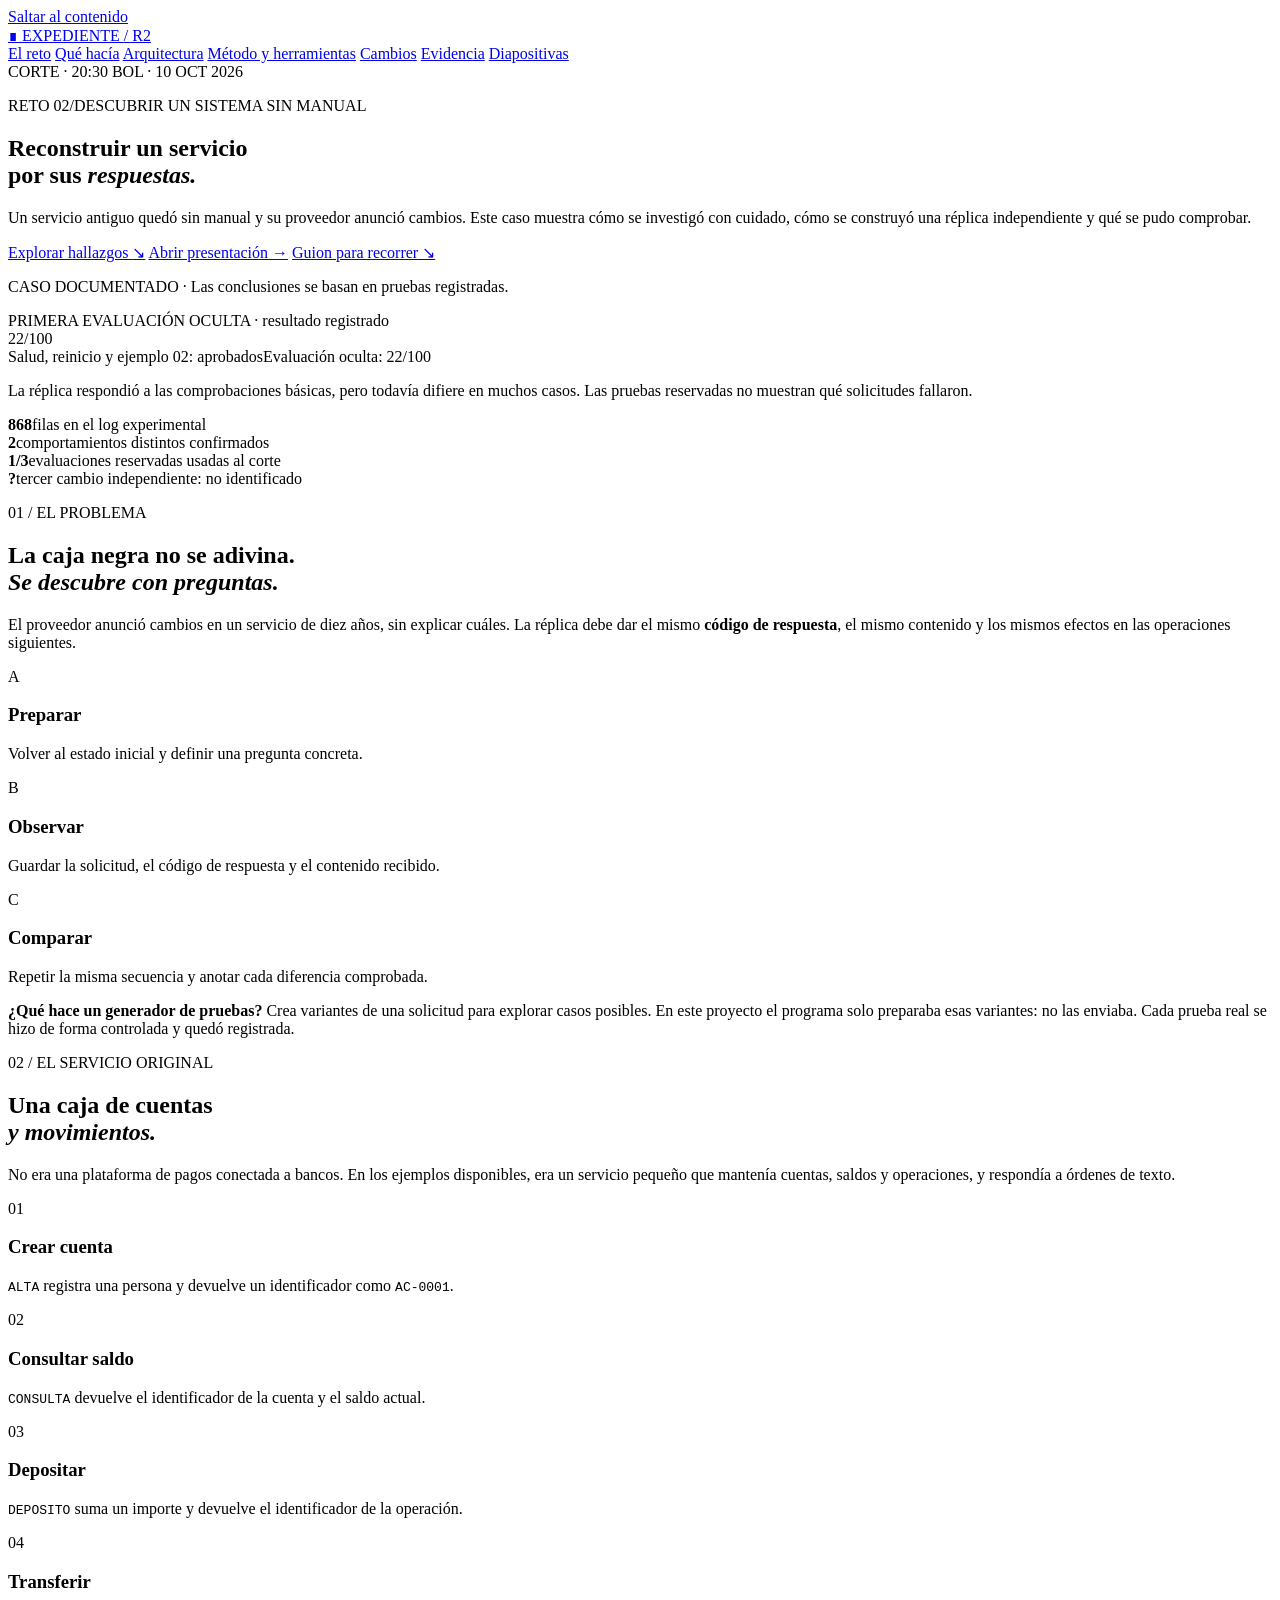
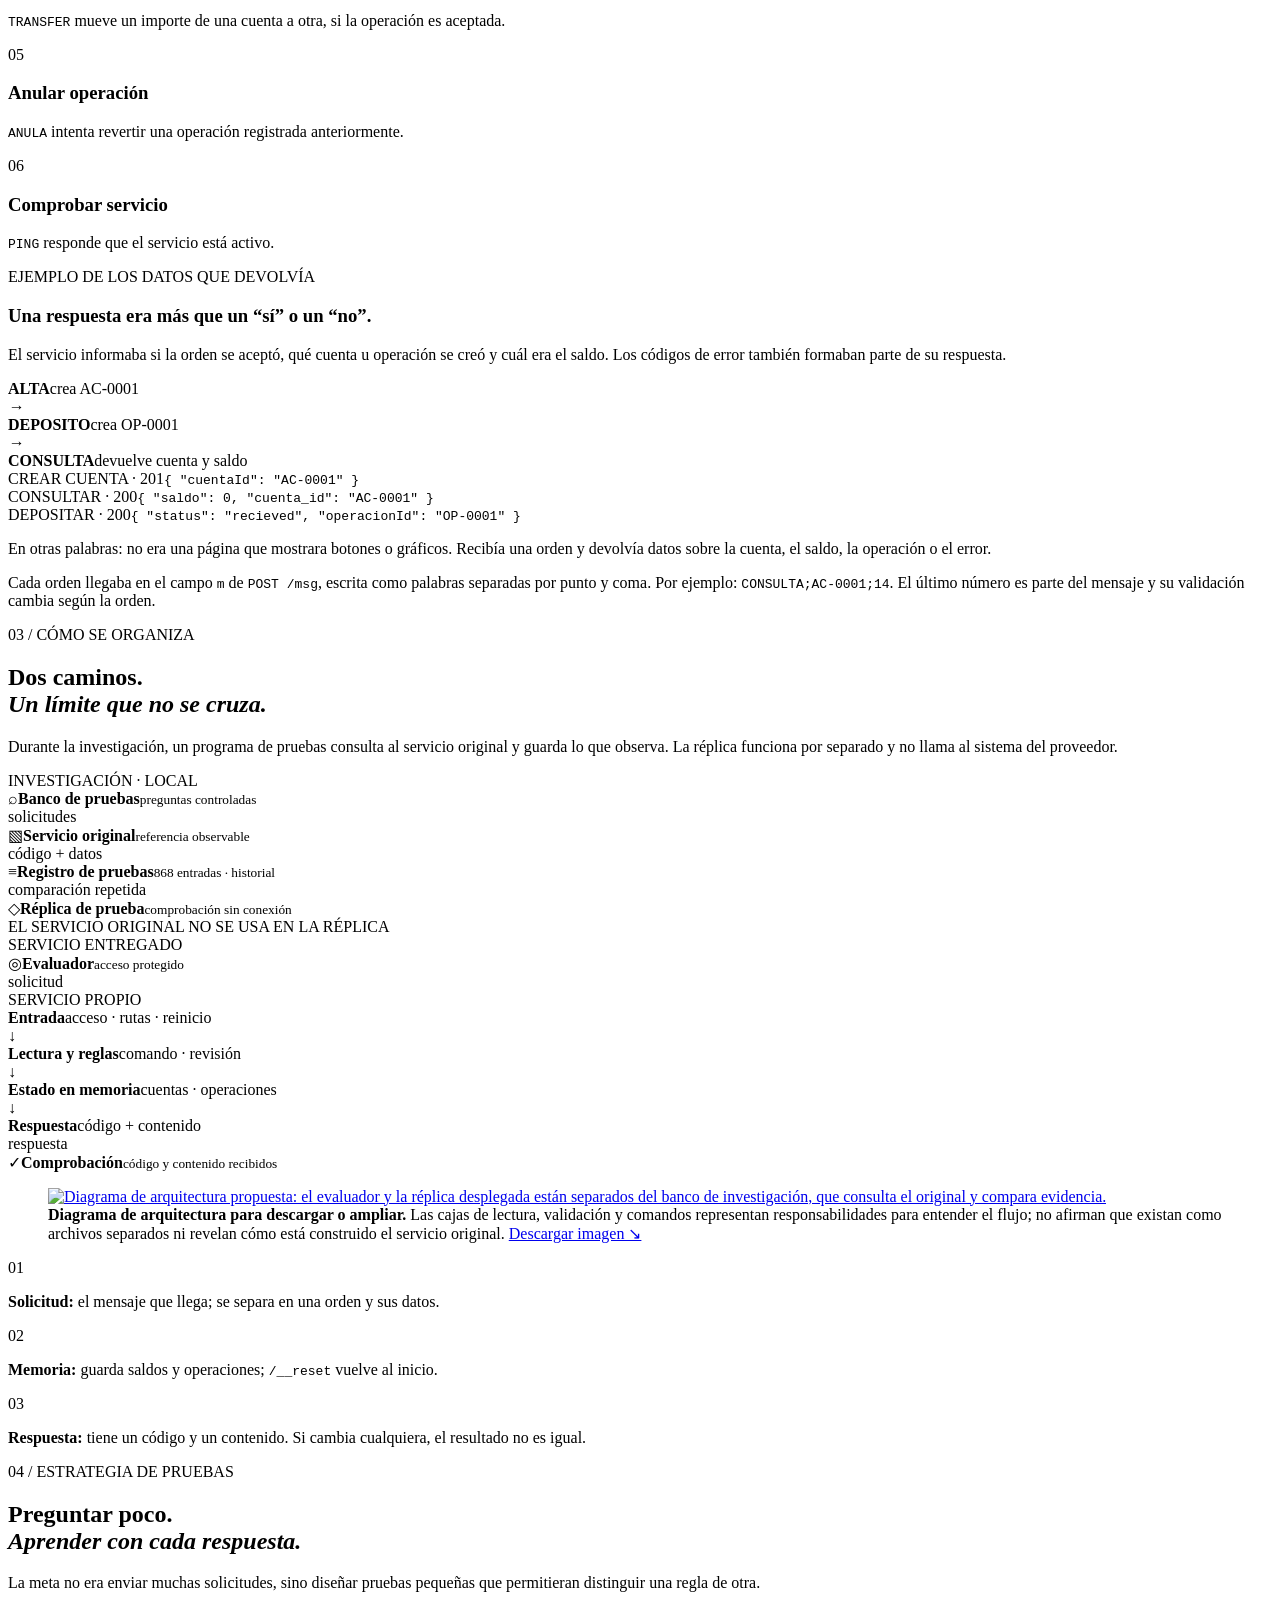
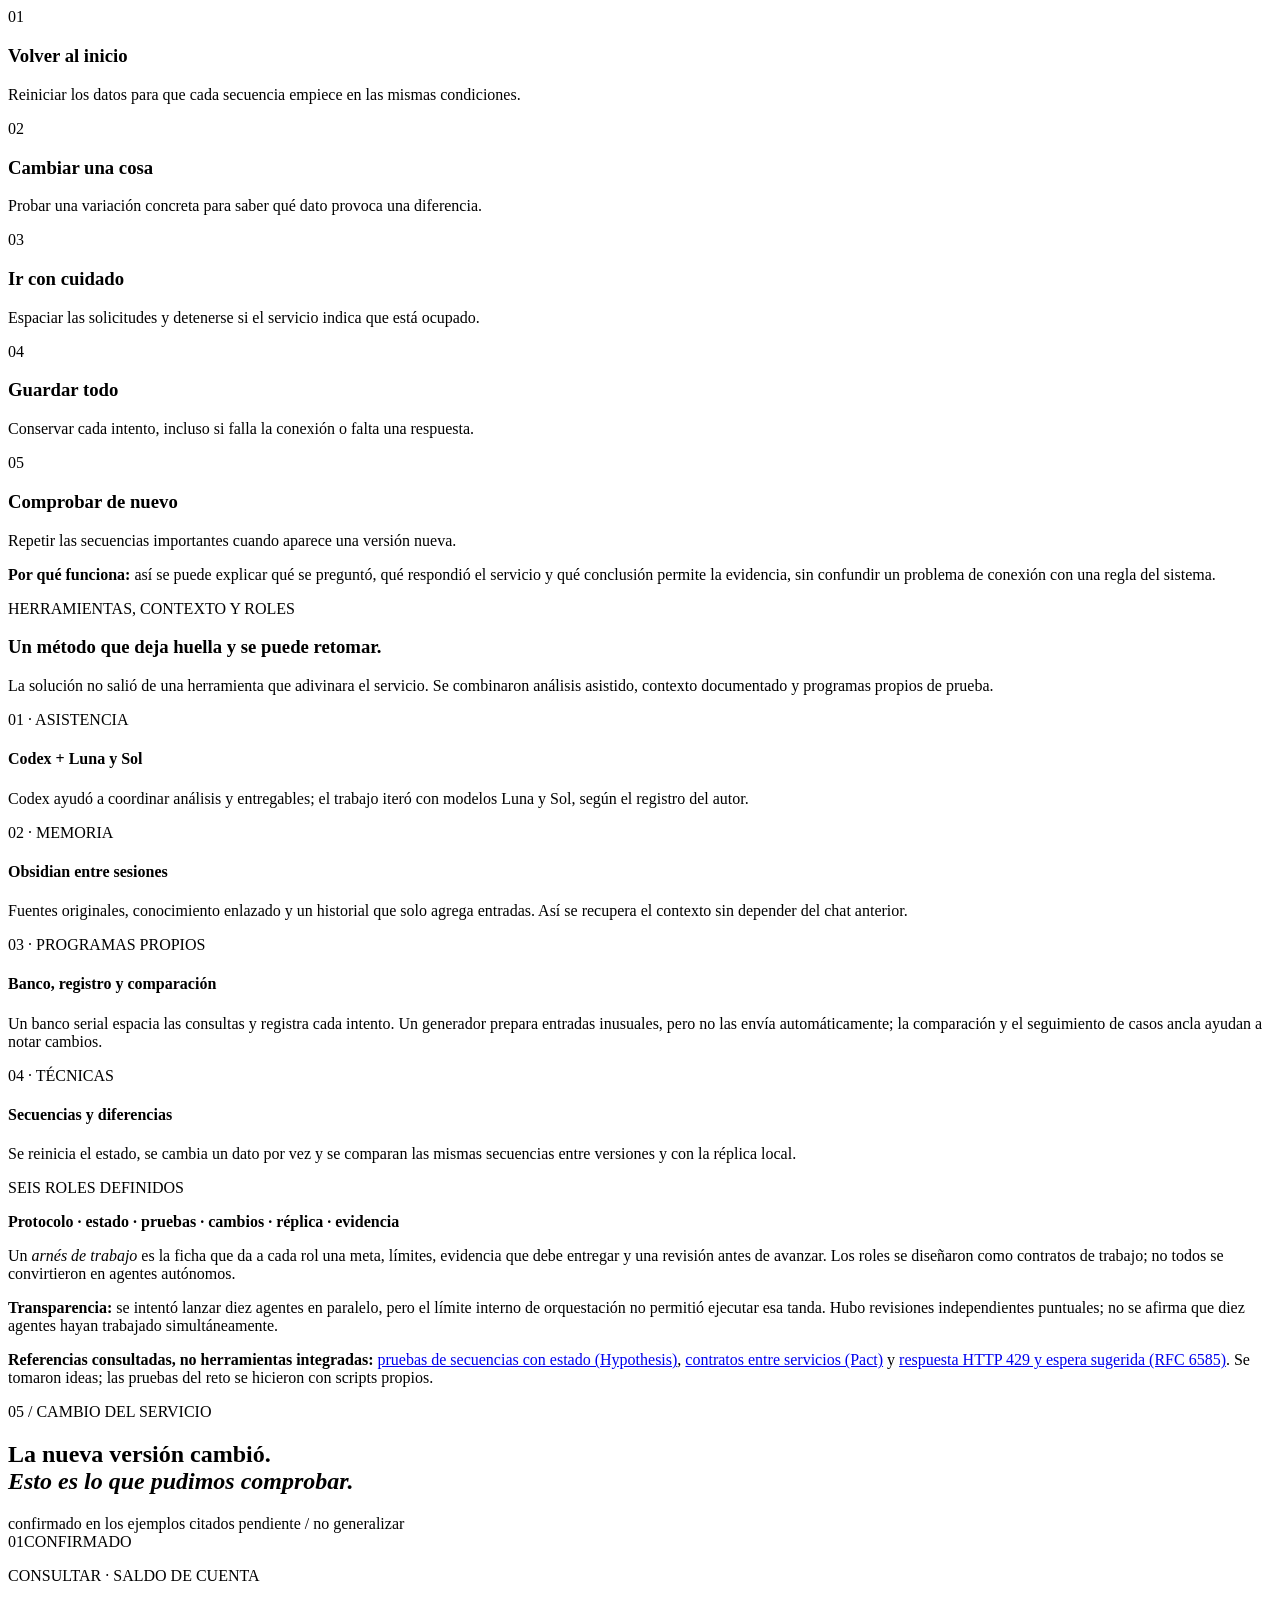
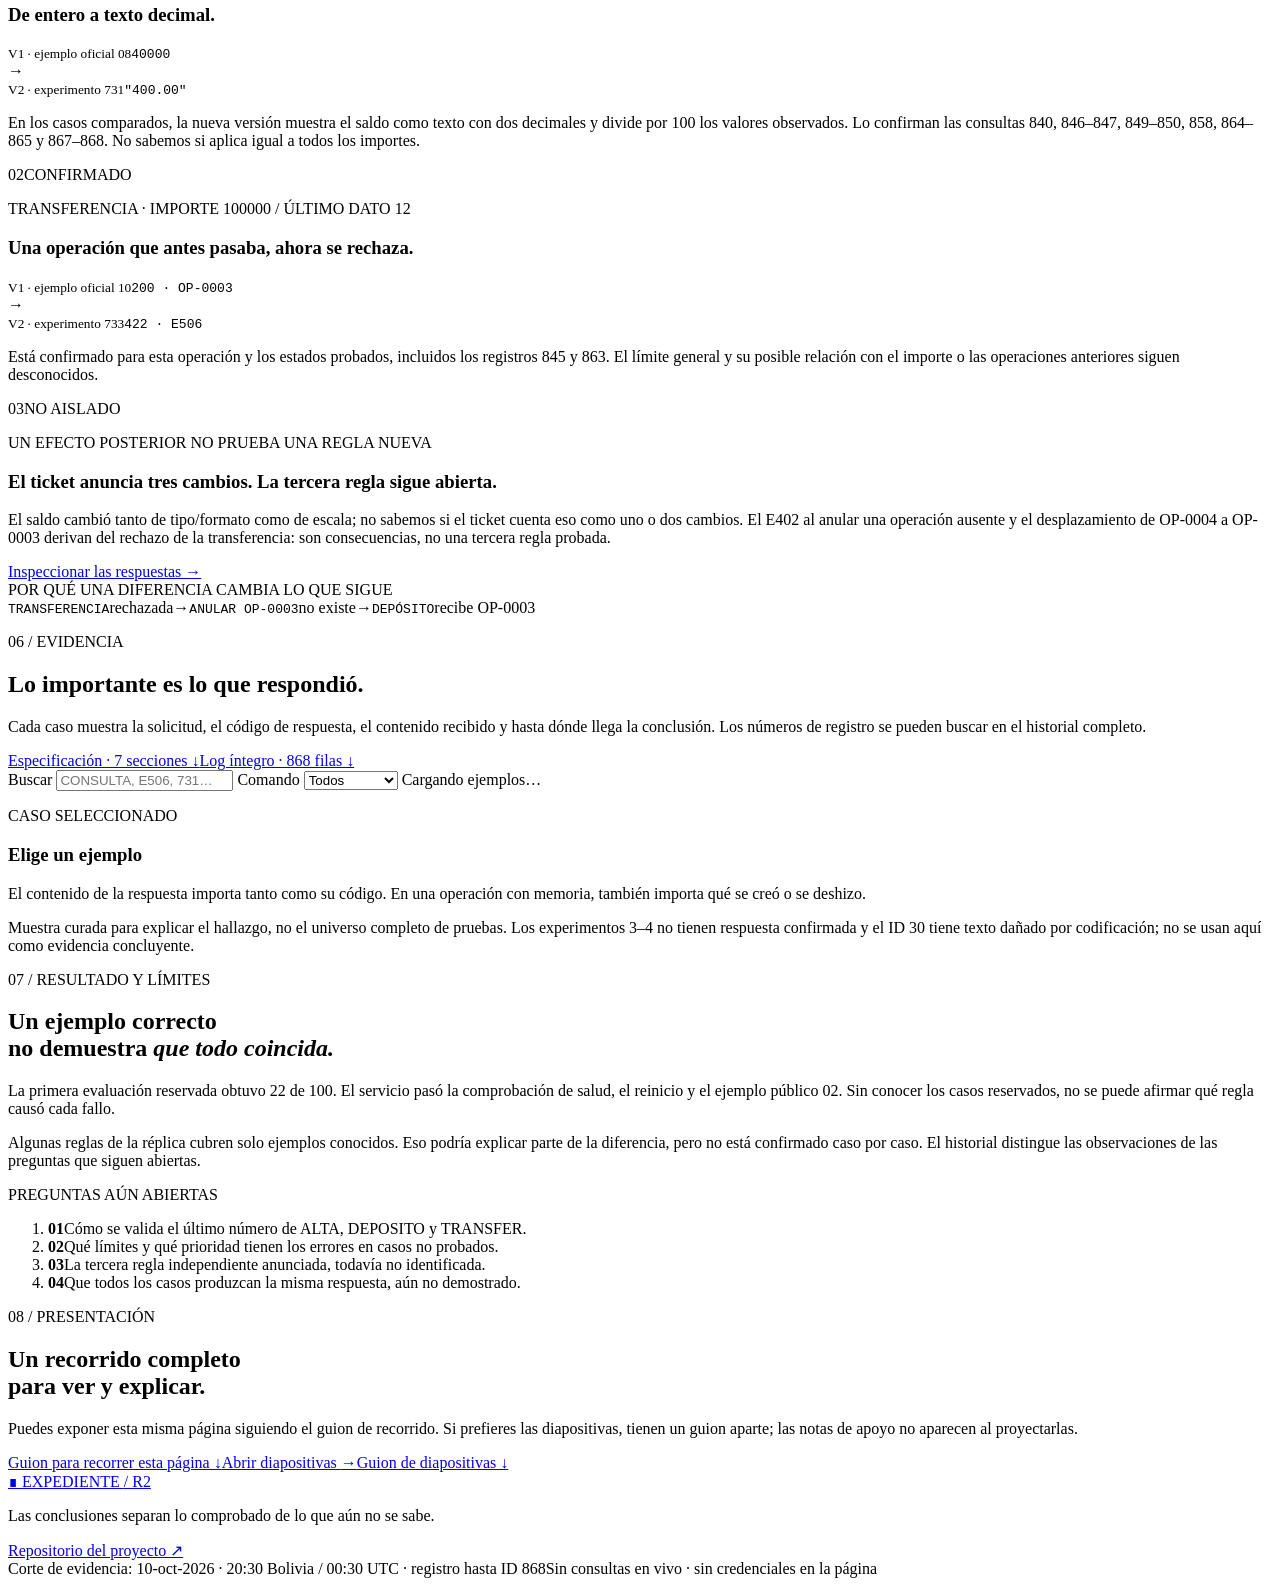
==== presentation/index.html @ 378af4c6 "docs: add presentation site for black box challenge" ====
<!doctype html>
<html lang="es">
<head>
  <meta charset="utf-8">
  <meta name="viewport" content="width=device-width, initial-scale=1">
  <meta name="theme-color" content="#101b24">
  <meta name="description" content="Qué hacía un servicio sin manual, cómo se reconstruyó, qué cambió en su nueva versión y qué sigue pendiente.">
  <title>La caja negra — caso de ingeniería inversa</title>
  <link rel="icon" href="data:,">
  <link rel="stylesheet" href="/styles.css">
  <link rel="stylesheet" href="/audience-theme.css">
  <script defer src="/app.js"></script>
</head>
<body>
  <a class="skip-link" href="#contenido">Saltar al contenido</a>
  <header class="topbar">
    <a class="wordmark" href="#inicio" aria-label="La caja negra, inicio"><span class="mark">∎</span> EXPEDIENTE <span class="wordmark-light">/ R2</span></a>
    <nav aria-label="Navegación principal">
      <a href="#historia">El reto</a>
      <a href="#servicio">Qué hacía</a>
      <a href="#arquitectura">Arquitectura</a>
      <a href="#metodo">Método y herramientas</a>
      <a href="#hallazgos">Cambios</a>
      <a href="#evidencia">Evidencia</a>
      <a href="/presentacion.html">Diapositivas</a>
    </nav>
    <span class="status-pill"><i aria-hidden="true"></i> CORTE · 20:30 BOL · 10 OCT 2026</span>
  </header>

  <main id="contenido">
    <section class="hero section-shell" id="inicio">
      <div class="hero-copy">
        <p class="eyebrow"><span>RETO 02</span><span class="slash">/</span><span>DESCUBRIR UN SISTEMA SIN MANUAL</span></p>
        <h1 aria-label="Reconstruir un servicio por sus respuestas.">Reconstruir un servicio<br>por sus <em>respuestas.</em></h1>
        <p class="hero-deck">Un servicio antiguo quedó sin manual y su proveedor anunció cambios. Este caso muestra cómo se investigó con cuidado, cómo se construyó una réplica independiente y qué se pudo comprobar.</p>
        <div class="hero-actions">
          <a class="button button-primary" href="#hallazgos">Explorar hallazgos <span aria-hidden="true">↘</span></a>
          <a class="button button-secondary" href="/presentacion.html">Abrir presentación <span aria-hidden="true">→</span></a>
          <a class="button button-secondary" href="/guion-video-2-minutos.md" download>Guion para recorrer ↘</a>
        </div>
        <p class="notice"><span class="notice-dot" aria-hidden="true"></span> CASO DOCUMENTADO · Las conclusiones se basan en pruebas registradas.</p>
      </div>
      <div class="hero-score" aria-label="Resultado de primera evaluación oculta: 22 sobre 100">
        <div class="score-label">PRIMERA EVALUACIÓN OCULTA <span>· resultado registrado</span></div>
        <div class="score-number">22<span>/100</span></div>
        <div class="score-track"><span></span></div>
        <div class="score-foot"><span>Salud, reinicio y ejemplo 02: aprobados</span><span>Evaluación oculta: 22/100</span></div>
        <p>La réplica respondió a las comprobaciones básicas, pero todavía difiere en muchos casos. Las pruebas reservadas no muestran qué solicitudes fallaron.</p>
      </div>
    </section>

    <section class="metrics-band" aria-label="Resumen del trabajo">
      <div class="metric"><strong>868</strong><span>filas en el log experimental</span></div>
      <div class="metric"><strong>2</strong><span>comportamientos distintos confirmados</span></div>
      <div class="metric"><strong>1/3</strong><span>evaluaciones reservadas usadas al corte</span></div>
      <div class="metric metric-note"><strong>?</strong><span>tercer cambio independiente: no identificado</span></div>
    </section>

    <section class="section-shell story-grid" id="historia">
      <div class="section-heading">
        <p class="eyebrow">01 / EL PROBLEMA</p>
        <h2>La caja negra no se adivina.<br><em>Se descubre con preguntas.</em></h2>
      </div>
      <div class="story-body">
        <p>El proveedor anunció cambios en un servicio de diez años, sin explicar cuáles. La réplica debe dar el mismo <strong>código de respuesta</strong>, el mismo contenido y los mismos efectos en las operaciones siguientes.</p>
        <div class="story-steps">
          <article><span class="step-no">A</span><h3>Preparar</h3><p>Volver al estado inicial y definir una pregunta concreta.</p></article>
          <article><span class="step-no">B</span><h3>Observar</h3><p>Guardar la solicitud, el código de respuesta y el contenido recibido.</p></article>
          <article><span class="step-no">C</span><h3>Comparar</h3><p>Repetir la misma secuencia y anotar cada diferencia comprobada.</p></article>
        </div>
        <p class="plain-note"><strong>¿Qué hace un generador de pruebas?</strong> Crea variantes de una solicitud para explorar casos posibles. En este proyecto el programa solo preparaba esas variantes: no las enviaba. Cada prueba real se hizo de forma controlada y quedó registrada.</p>
      </div>
    </section>

    <section class="service-section" id="servicio">
      <div class="section-shell">
        <div class="section-heading heading-row">
          <div><p class="eyebrow">02 / EL SERVICIO ORIGINAL</p><h2>Una caja de cuentas<br><em>y movimientos.</em></h2></div>
          <p class="section-aside">No era una plataforma de pagos conectada a bancos. En los ejemplos disponibles, era un servicio pequeño que mantenía cuentas, saldos y operaciones, y respondía a órdenes de texto.</p>
        </div>
        <div class="command-grid">
          <article><span>01</span><h3>Crear cuenta</h3><p><code>ALTA</code> registra una persona y devuelve un identificador como <code>AC-0001</code>.</p></article>
          <article><span>02</span><h3>Consultar saldo</h3><p><code>CONSULTA</code> devuelve el identificador de la cuenta y el saldo actual.</p></article>
          <article><span>03</span><h3>Depositar</h3><p><code>DEPOSITO</code> suma un importe y devuelve el identificador de la operación.</p></article>
          <article><span>04</span><h3>Transferir</h3><p><code>TRANSFER</code> mueve un importe de una cuenta a otra, si la operación es aceptada.</p></article>
          <article><span>05</span><h3>Anular operación</h3><p><code>ANULA</code> intenta revertir una operación registrada anteriormente.</p></article>
          <article><span>06</span><h3>Comprobar servicio</h3><p><code>PING</code> responde que el servicio está activo.</p></article>
        </div>
        <div class="service-example">
          <div><p class="eyebrow">EJEMPLO DE LOS DATOS QUE DEVOLVÍA</p><h3>Una respuesta era más que un “sí” o un “no”.</h3><p>El servicio informaba si la orden se aceptó, qué cuenta u operación se creó y cuál era el saldo. Los códigos de error también formaban parte de su respuesta.</p></div>
          <div class="example-flow" aria-label="Ejemplo de flujo de cuentas">
            <div><b>ALTA</b><span>crea AC-0001</span></div><i>→</i><div><b>DEPOSITO</b><span>crea OP-0001</span></div><i>→</i><div><b>CONSULTA</b><span>devuelve cuenta y saldo</span></div>
          </div>
        </div>
        <div class="response-examples" aria-label="Ejemplos de datos que devolvía el servicio">
          <article><span>CREAR CUENTA · 201</span><code>{ "cuentaId": "AC-0001" }</code></article>
          <article><span>CONSULTAR · 200</span><code>{ "saldo": 0, "cuenta_id": "AC-0001" }</code></article>
          <article><span>DEPOSITAR · 200</span><code>{ "status": "recieved", "operacionId": "OP-0001" }</code></article>
        </div>
        <p class="service-footnote">En otras palabras: no era una página que mostrara botones o gráficos. Recibía una orden y devolvía datos sobre la cuenta, el saldo, la operación o el error.</p>
        <p class="service-footnote">Cada orden llegaba en el campo <code>m</code> de <code>POST /msg</code>, escrita como palabras separadas por punto y coma. Por ejemplo: <code>CONSULTA;AC-0001;14</code>. El último número es parte del mensaje y su validación cambia según la orden.</p>
      </div>
    </section>

    <section class="architecture-section" id="arquitectura">
      <div class="section-shell">
        <div class="section-heading heading-row">
          <div><p class="eyebrow">03 / CÓMO SE ORGANIZA</p><h2>Dos caminos.<br><em>Un límite que no se cruza.</em></h2></div>
          <p class="section-aside">Durante la investigación, un programa de pruebas consulta al servicio original y guarda lo que observa. La réplica funciona por separado y no llama al sistema del proveedor.</p>
        </div>
        <div class="diagram-frame" role="img" aria-label="Diagrama: el banco local pregunta al servicio original y registra sus respuestas; después compara con una réplica local. Por separado, el evaluador usa el servicio desplegado, que tiene sus propios datos y nunca llama al original.">
          <div class="diagram-lane lane-research"><span class="lane-label">INVESTIGACIÓN · LOCAL</span>
            <div class="node node-user"><span class="node-icon">⌕</span><b>Banco de pruebas</b><small>preguntas controladas</small></div>
            <div class="arrow arrow-right"><span>solicitudes</span></div>
            <div class="node node-original"><span class="node-icon">▧</span><b>Servicio original</b><small>referencia observable</small></div>
            <div class="arrow arrow-return"><span>código + datos</span></div>
          <div class="node node-log"><span class="node-icon">≡</span><b>Registro de pruebas</b><small>868 entradas · historial</small></div>
            <div class="arrow arrow-replica"><span>comparación repetida</span></div>
            <div class="node node-local"><span class="node-icon">◇</span><b>Réplica de prueba</b><small>comprobación sin conexión</small></div>
          </div>
          <div class="diagram-divider"><span>EL SERVICIO ORIGINAL NO SE USA EN LA RÉPLICA</span></div>
          <div class="diagram-lane lane-runtime"><span class="lane-label">SERVICIO ENTREGADO</span>
            <div class="node node-evaluator"><span class="node-icon">◎</span><b>Evaluador</b><small>acceso protegido</small></div>
            <div class="arrow arrow-runtime"><span>solicitud</span></div>
            <div class="runtime-box"><span class="runtime-label">SERVICIO PROPIO</span>
              <div class="runtime-inner">
                <div class="runtime-flow"><b>Entrada</b><span>acceso · rutas · reinicio</span></div>
                <span class="runtime-down">↓</span>
                <div class="runtime-flow"><b>Lectura y reglas</b><span>comando · revisión</span></div>
                <span class="runtime-down">↓</span>
                <div class="runtime-flow"><b>Estado en memoria</b><span>cuentas · operaciones</span></div>
                <span class="runtime-down">↓</span>
                <div class="runtime-flow"><b>Respuesta</b><span>código + contenido</span></div>
              </div>
            </div>
            <div class="arrow arrow-out"><span>respuesta</span></div>
            <div class="node node-evaluator"><span class="node-icon">✓</span><b>Comprobación</b><small>código y contenido recibidos</small></div>
          </div>
        </div>
        <figure class="architecture-export">
          <a href="/arquitectura-reto-2.png" target="_blank" rel="noopener noreferrer" aria-label="Abrir el diagrama de arquitectura en tamaño completo">
            <img src="/arquitectura-reto-2.png" alt="Diagrama de arquitectura propuesta: el evaluador y la réplica desplegada están separados del banco de investigación, que consulta el original y compara evidencia." loading="eager" width="1600" height="960">
          </a>
          <figcaption><strong>Diagrama de arquitectura para descargar o ampliar.</strong> Las cajas de lectura, validación y comandos representan responsabilidades para entender el flujo; no afirman que existan como archivos separados ni revelan cómo está construido el servicio original. <a href="/arquitectura-reto-2.png" download>Descargar imagen ↘</a></figcaption>
        </figure>
        <div class="diagram-explainer">
          <article><span>01</span><p><strong>Solicitud:</strong> el mensaje que llega; se separa en una orden y sus datos.</p></article>
          <article><span>02</span><p><strong>Memoria:</strong> guarda saldos y operaciones; <code>/__reset</code> vuelve al inicio.</p></article>
          <article><span>03</span><p><strong>Respuesta:</strong> tiene un código y un contenido. Si cambia cualquiera, el resultado no es igual.</p></article>
        </div>
      </div>
    </section>

    <section class="strategy-section" id="metodo">
      <div class="section-shell">
        <div class="section-heading heading-row">
          <div><p class="eyebrow">04 / ESTRATEGIA DE PRUEBAS</p><h2>Preguntar poco.<br><em>Aprender con cada respuesta.</em></h2></div>
          <p class="section-aside">La meta no era enviar muchas solicitudes, sino diseñar pruebas pequeñas que permitieran distinguir una regla de otra.</p>
        </div>
        <div class="strategy-flow" aria-label="Pasos de la estrategia de pruebas">
          <article><span>01</span><h3>Volver al inicio</h3><p>Reiniciar los datos para que cada secuencia empiece en las mismas condiciones.</p></article>
          <article><span>02</span><h3>Cambiar una cosa</h3><p>Probar una variación concreta para saber qué dato provoca una diferencia.</p></article>
          <article><span>03</span><h3>Ir con cuidado</h3><p>Espaciar las solicitudes y detenerse si el servicio indica que está ocupado.</p></article>
          <article><span>04</span><h3>Guardar todo</h3><p>Conservar cada intento, incluso si falla la conexión o falta una respuesta.</p></article>
          <article><span>05</span><h3>Comprobar de nuevo</h3><p>Repetir las secuencias importantes cuando aparece una versión nueva.</p></article>
        </div>
        <p class="strategy-note"><strong>Por qué funciona:</strong> así se puede explicar qué se preguntó, qué respondió el servicio y qué conclusión permite la evidencia, sin confundir un problema de conexión con una regla del sistema.</p>
        <div class="work-method" aria-labelledby="work-method-title">
          <div class="work-method-heading">
            <p class="eyebrow">HERRAMIENTAS, CONTEXTO Y ROLES</p>
            <h3 id="work-method-title">Un método que deja huella y se puede retomar.</h3>
            <p>La solución no salió de una herramienta que adivinara el servicio. Se combinaron análisis asistido, contexto documentado y programas propios de prueba.</p>
          </div>
          <div class="work-grid">
            <article class="work-card"><span>01 · ASISTENCIA</span><h4>Codex + Luna y Sol</h4><p>Codex ayudó a coordinar análisis y entregables; el trabajo iteró con modelos Luna y Sol, según el registro del autor.</p></article>
            <article class="work-card"><span>02 · MEMORIA</span><h4>Obsidian entre sesiones</h4><p>Fuentes originales, conocimiento enlazado y un historial que solo agrega entradas. Así se recupera el contexto sin depender del chat anterior.</p></article>
            <article class="work-card"><span>03 · PROGRAMAS PROPIOS</span><h4>Banco, registro y comparación</h4><p>Un banco serial espacia las consultas y registra cada intento. Un generador prepara entradas inusuales, pero no las envía automáticamente; la comparación y el seguimiento de casos ancla ayudan a notar cambios.</p></article>
            <article class="work-card"><span>04 · TÉCNICAS</span><h4>Secuencias y diferencias</h4><p>Se reinicia el estado, se cambia un dato por vez y se comparan las mismas secuencias entre versiones y con la réplica local.</p></article>
          </div>
          <div class="harness-card">
            <div><p class="eyebrow">SEIS ROLES DEFINIDOS</p><p><strong>Protocolo · estado · pruebas · cambios · réplica · evidencia</strong></p></div>
            <p>Un <em>arnés de trabajo</em> es la ficha que da a cada rol una meta, límites, evidencia que debe entregar y una revisión antes de avanzar. Los roles se diseñaron como contratos de trabajo; no todos se convirtieron en agentes autónomos.</p>
          </div>
          <p class="agent-transparency"><strong>Transparencia:</strong> se intentó lanzar diez agentes en paralelo, pero el límite interno de orquestación no permitió ejecutar esa tanda. Hubo revisiones independientes puntuales; no se afirma que diez agentes hayan trabajado simultáneamente.</p>
          <p class="research-sources"><strong>Referencias consultadas, no herramientas integradas:</strong> <a href="https://hypothesis.readthedocs.io/en/latest/stateful.html" target="_blank" rel="noopener noreferrer">pruebas de secuencias con estado (Hypothesis)</a>, <a href="https://docs.pact.io/implementation_guides/go/docs/consumer" target="_blank" rel="noopener noreferrer">contratos entre servicios (Pact)</a> y <a href="https://datatracker.ietf.org/doc/rfc6585/" target="_blank" rel="noopener noreferrer">respuesta HTTP 429 y espera sugerida (RFC 6585)</a>. Se tomaron ideas; las pruebas del reto se hicieron con scripts propios.</p>
        </div>
      </div>
    </section>

    <section class="section-shell findings" id="hallazgos">
      <div class="section-heading heading-row">
        <div><p class="eyebrow">05 / CAMBIO DEL SERVICIO</p><h2>La nueva versión cambió.<br><em>Esto es lo que pudimos comprobar.</em></h2></div>
          <div class="confidence-legend"><span><i class="legend-solid"></i> confirmado en los ejemplos citados</span><span><i class="legend-hollow"></i> pendiente / no generalizar</span></div>
      </div>
      <div class="finding-cards">
        <article class="finding-card">
          <div class="card-top"><span class="finding-index">01</span><span class="tag tag-confirmed">CONFIRMADO</span></div>
          <p class="finding-kicker">CONSULTAR · SALDO DE CUENTA</p>
          <h3>De entero a texto decimal.</h3>
          <div class="compare-row"><div><small>V1 · ejemplo oficial 08</small><code>40000</code></div><span>→</span><div><small>V2 · experimento 731</small><code>"400.00"</code></div></div>
          <p>En los casos comparados, la nueva versión muestra el saldo como texto con dos decimales y divide por 100 los valores observados. Lo confirman las consultas 840, 846–847, 849–850, 858, 864–865 y 867–868. No sabemos si aplica igual a todos los importes.</p>
        </article>
        <article class="finding-card">
          <div class="card-top"><span class="finding-index">02</span><span class="tag tag-confirmed">CONFIRMADO</span></div>
          <p class="finding-kicker">TRANSFERENCIA · IMPORTE 100000 / ÚLTIMO DATO 12</p>
          <h3>Una operación que antes pasaba, ahora se rechaza.</h3>
          <div class="compare-row"><div><small>V1 · ejemplo oficial 10</small><code>200 · OP-0003</code></div><span>→</span><div><small>V2 · experimento 733</small><code>422 · E506</code></div></div>
          <p>Está confirmado para esta operación y los estados probados, incluidos los registros 845 y 863. El límite general y su posible relación con el importe o las operaciones anteriores siguen desconocidos.</p>
        </article>
        <article class="finding-card finding-open">
          <div class="card-top"><span class="finding-index">03</span><span class="tag tag-open">NO AISLADO</span></div>
          <p class="finding-kicker">UN EFECTO POSTERIOR NO PRUEBA UNA REGLA NUEVA</p>
          <h3>El ticket anuncia tres cambios. La tercera regla sigue abierta.</h3>
          <p>El saldo cambió tanto de tipo/formato como de escala; no sabemos si el ticket cuenta eso como uno o dos cambios. El E402 al anular una operación ausente y el desplazamiento de OP-0004 a OP-0003 derivan del rechazo de la transferencia: son consecuencias, no una tercera regla probada.</p>
          <a class="text-link" href="#evidencia">Inspeccionar las respuestas →</a>
        </article>
      </div>
      <div class="incident-sequence"><span class="sequence-label">POR QUÉ UNA DIFERENCIA CAMBIA LO QUE SIGUE</span><div class="sequence-flow"><code>TRANSFERENCIA</code><span>rechazada</span><b>→</b><code>ANULAR OP-0003</code><span>no existe</span><b>→</b><code>DEPÓSITO</code><span>recibe OP-0003</span></div></div>
    </section>

    <section class="evidence-section" id="evidencia">
      <div class="section-shell">
        <div class="section-heading heading-row">
          <div><p class="eyebrow">06 / EVIDENCIA</p><h2>Lo importante es lo que respondió.</h2><p class="section-intro">Cada caso muestra la solicitud, el código de respuesta, el contenido recibido y hasta dónde llega la conclusión. Los números de registro se pueden buscar en el historial completo.</p></div>
          <div class="resource-links"><a class="button button-secondary" href="/especificacion-servicio-reto-2-para-entrega.md" download>Especificación · 7 secciones ↓</a><a class="button button-secondary" href="/experimentos.jsonl" download>Log íntegro · 868 filas ↓</a></div>
        </div>
        <div class="evidence-toolbar">
          <label class="search-label" for="evidence-search">Buscar <input id="evidence-search" type="search" placeholder="CONSULTA, E506, 731…" autocomplete="off"></label>
          <label for="command-filter">Comando <select id="command-filter"><option value="">Todos</option><option>PING</option><option>ALTA</option><option>CONSULTA</option><option>DEPOSITO</option><option>TRANSFER</option><option>ANULA</option></select></label>
          <span class="evidence-count" id="evidence-count" aria-live="polite">Cargando ejemplos…</span>
        </div>
        <div class="evidence-layout">
          <div class="evidence-list" id="evidence-list" aria-label="Casos de evidencia"></div>
          <article class="evidence-detail" id="evidence-detail" aria-live="polite"><p class="eyebrow">CASO SELECCIONADO</p><h3>Elige un ejemplo</h3><p>El contenido de la respuesta importa tanto como su código. En una operación con memoria, también importa qué se creó o se deshizo.</p></article>
        </div>
        <p class="evidence-footnote">Muestra curada para explicar el hallazgo, no el universo completo de pruebas. Los experimentos 3–4 no tienen respuesta confirmada y el ID 30 tiene texto dañado por codificación; no se usan aquí como evidencia concluyente.</p>
      </div>
    </section>

    <section class="section-shell evaluation" id="resultado">
      <div class="evaluation-copy"><p class="eyebrow">07 / RESULTADO Y LÍMITES</p><h2>Un ejemplo correcto<br>no demuestra <em>que todo coincida.</em></h2><p>La primera evaluación reservada obtuvo 22 de 100. El servicio pasó la comprobación de salud, el reinicio y el ejemplo público 02. Sin conocer los casos reservados, no se puede afirmar qué regla causó cada fallo.</p><p>Algunas reglas de la réplica cubren solo ejemplos conocidos. Eso podría explicar parte de la diferencia, pero no está confirmado caso por caso. El historial distingue las observaciones de las preguntas que siguen abiertas.</p></div>
      <div class="next-steps"><p class="eyebrow">PREGUNTAS AÚN ABIERTAS</p><ol><li><b>01</b><span>Cómo se valida el último número de ALTA, DEPOSITO y TRANSFER.</span></li><li><b>02</b><span>Qué límites y qué prioridad tienen los errores en casos no probados.</span></li><li><b>03</b><span>La tercera regla independiente anunciada, todavía no identificada.</span></li><li><b>04</b><span>Que todos los casos produzcan la misma respuesta, aún no demostrado.</span></li></ol></div>
    </section>

    <section class="presentation-section" id="presentacion">
      <div class="section-shell presentation-gateway">
        <div><p class="eyebrow">08 / PRESENTACIÓN</p><h2>Un recorrido completo<br>para ver y explicar.</h2><p class="section-intro">Puedes exponer esta misma página siguiendo el guion de recorrido. Si prefieres las diapositivas, tienen un guion aparte; las notas de apoyo no aparecen al proyectarlas.</p></div>
        <div class="slide-actions"><a class="button button-primary" href="/guion-video-2-minutos.md" download>Guion para recorrer esta página ↓</a><a class="button button-secondary" href="/presentacion.html">Abrir diapositivas <span aria-hidden="true">→</span></a><a class="button button-secondary" href="/guion-presentacion-por-diapositiva.md" download>Guion de diapositivas ↓</a></div>
      </div>
    </section>
  </main>

  <footer class="footer"><div class="section-shell footer-inner"><a class="wordmark" href="#inicio"><span class="mark">∎</span> EXPEDIENTE <span class="wordmark-light">/ R2</span></a><p>Las conclusiones separan lo comprobado de lo que aún no se sabe.</p><a href="https://github.com/smnunez404/blackbox-challenge2" target="_blank" rel="noopener noreferrer">Repositorio del proyecto ↗</a></div><div class="section-shell footer-meta"><span>Corte de evidencia: 10-oct-2026 · 20:30 Bolivia / 00:30 UTC · registro hasta ID 868</span><span>Sin consultas en vivo · sin credenciales en la página</span></div></footer>
</body>
</html>
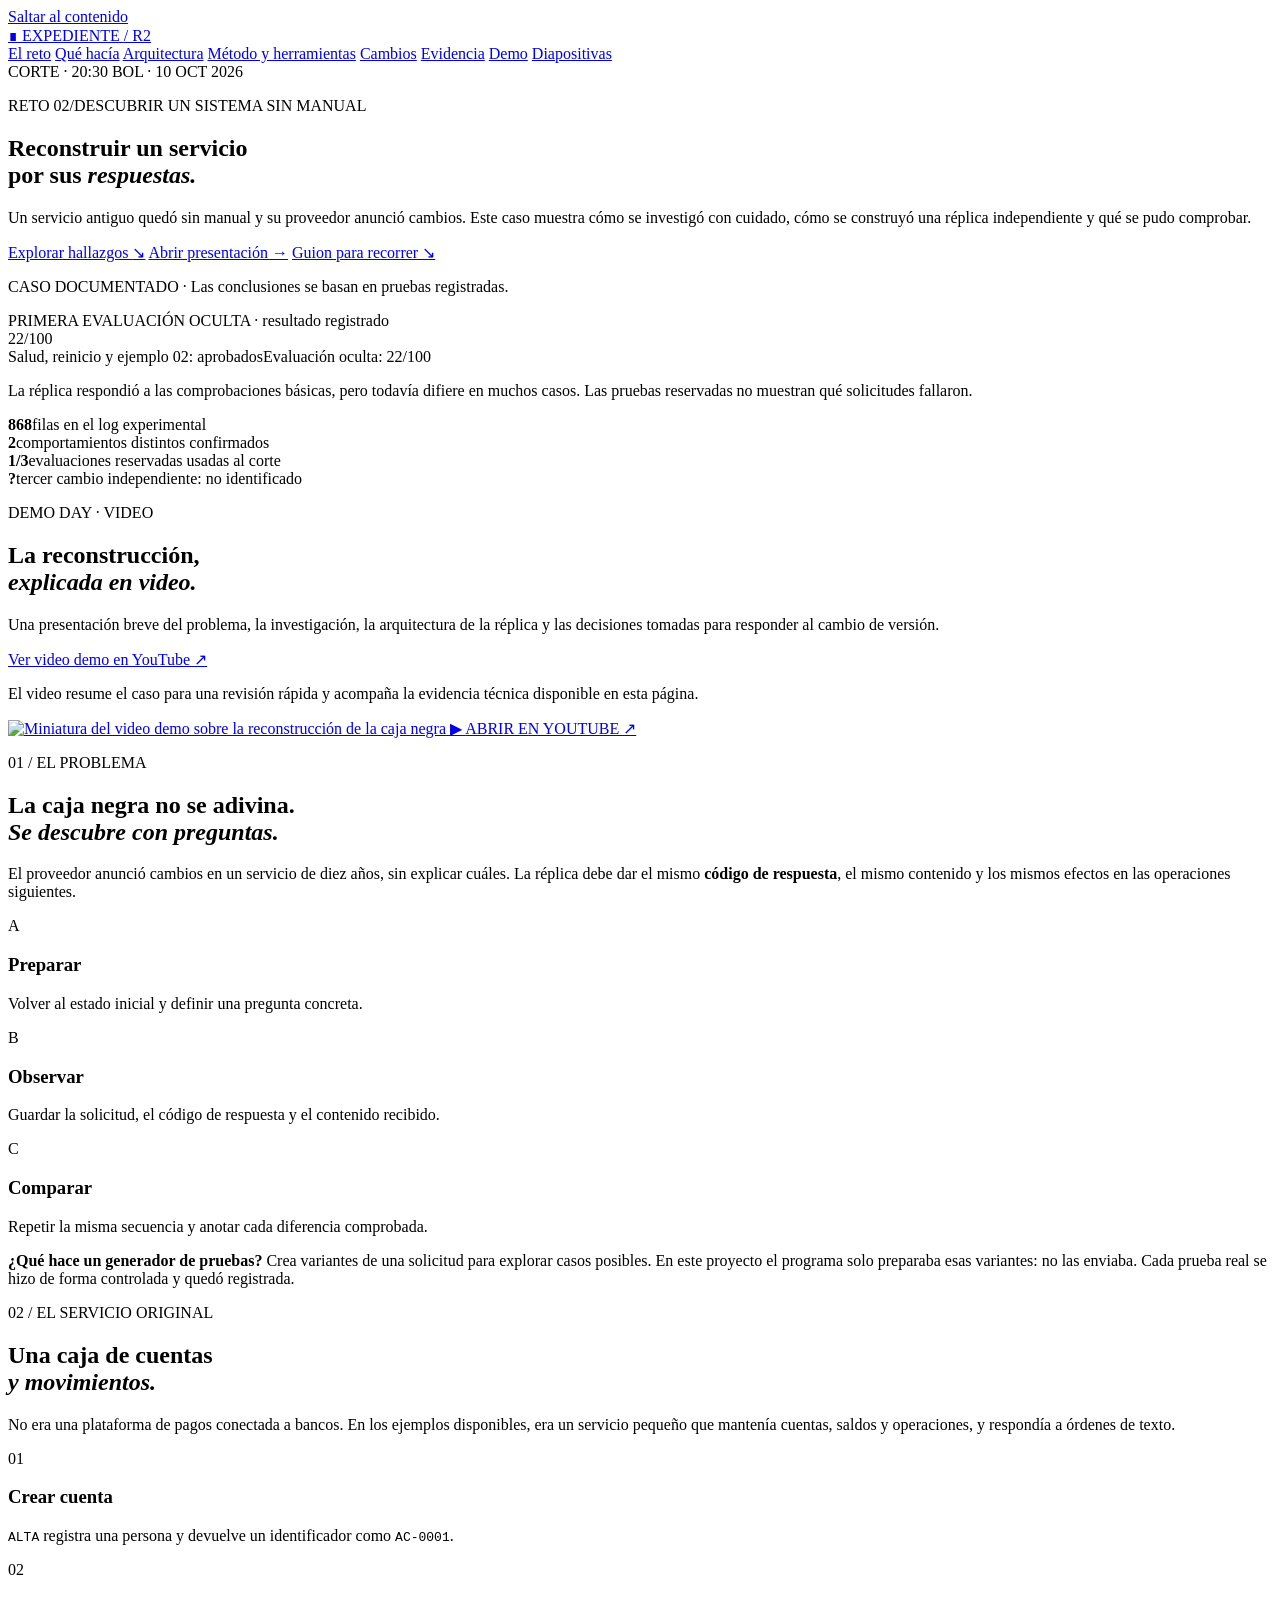
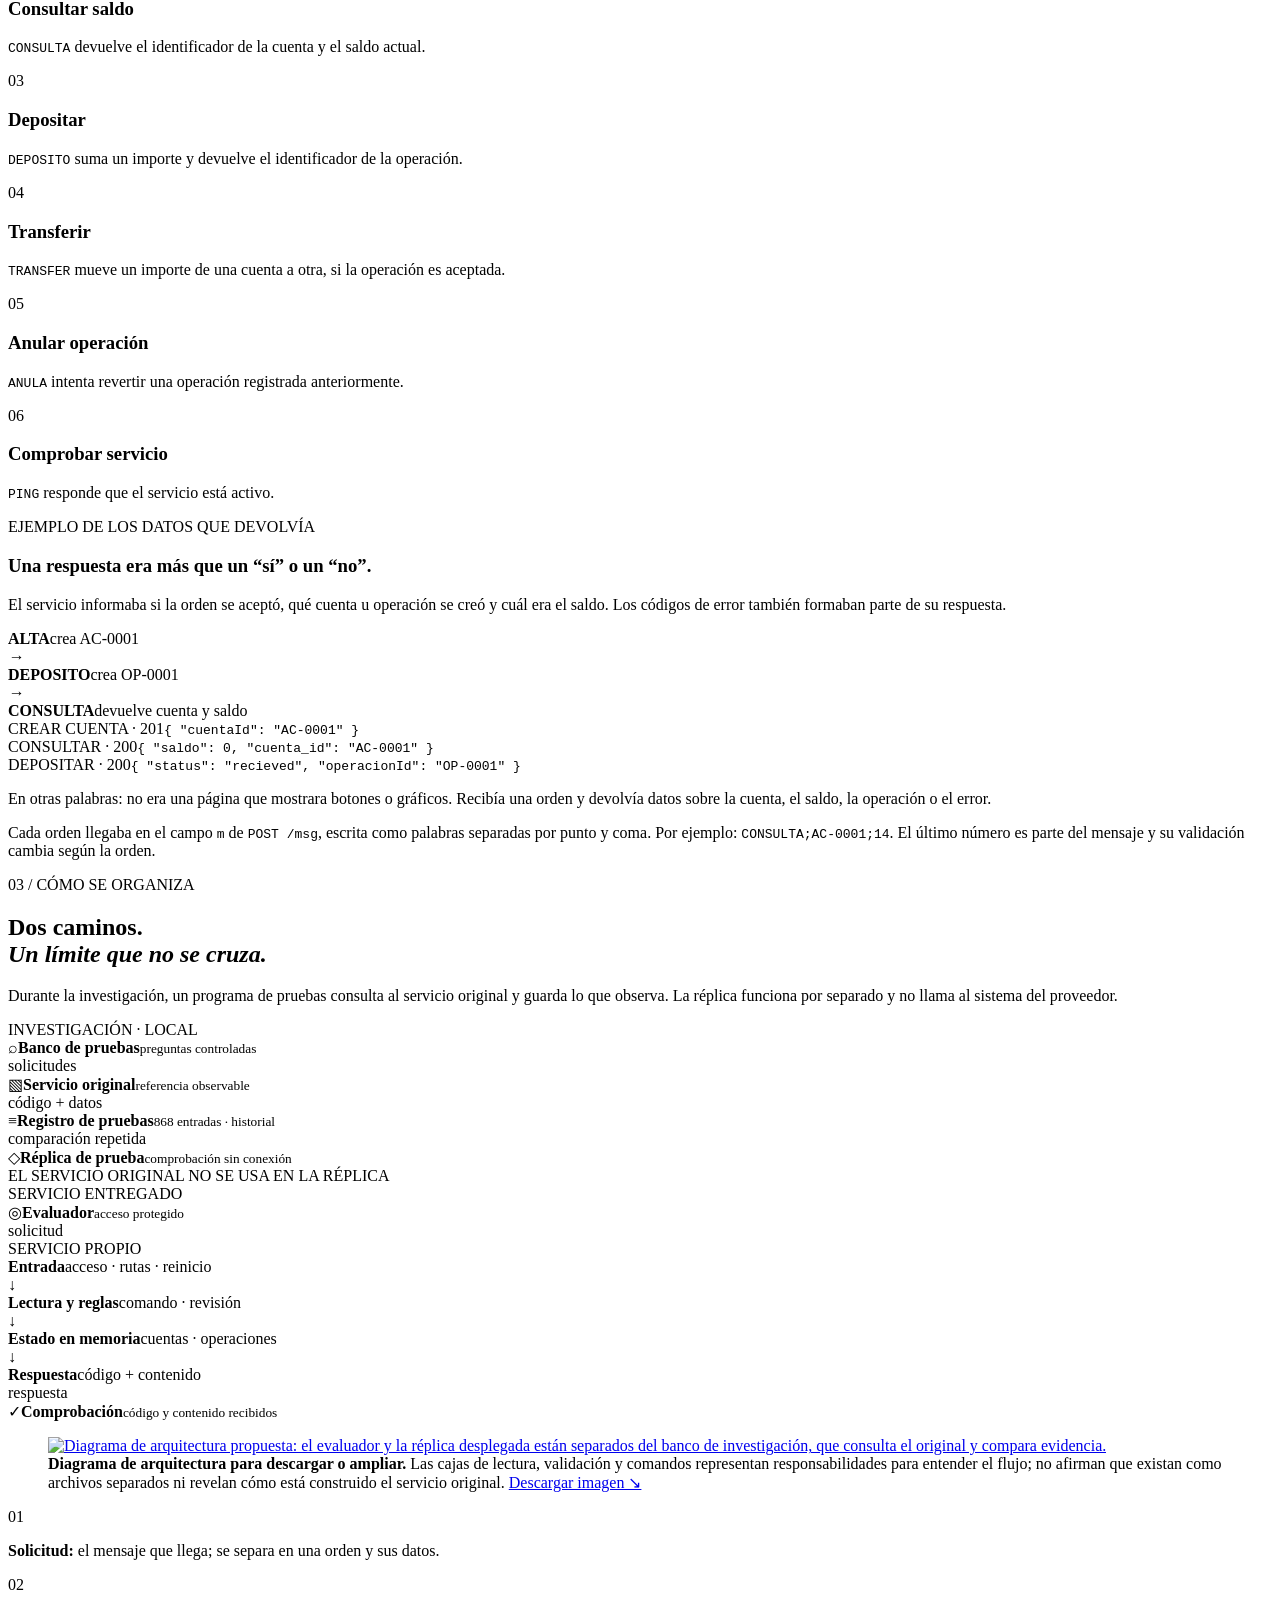
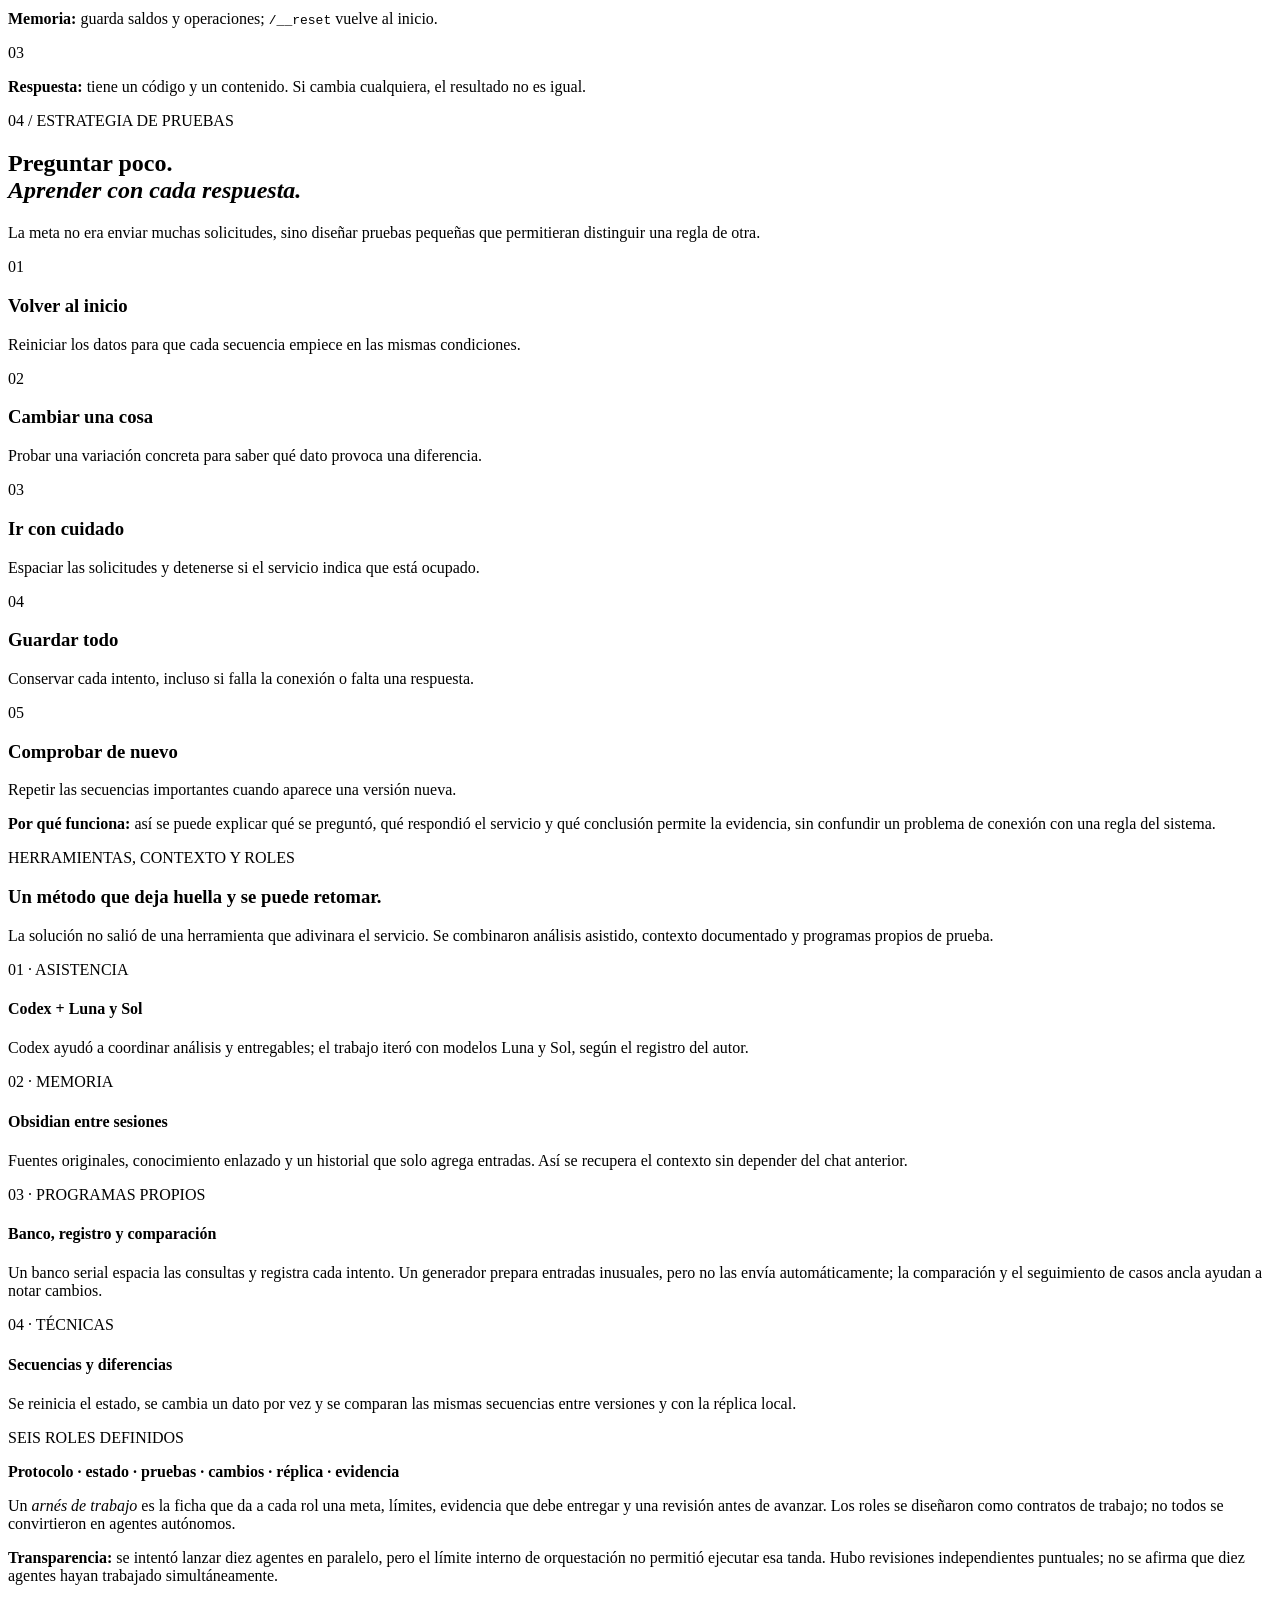
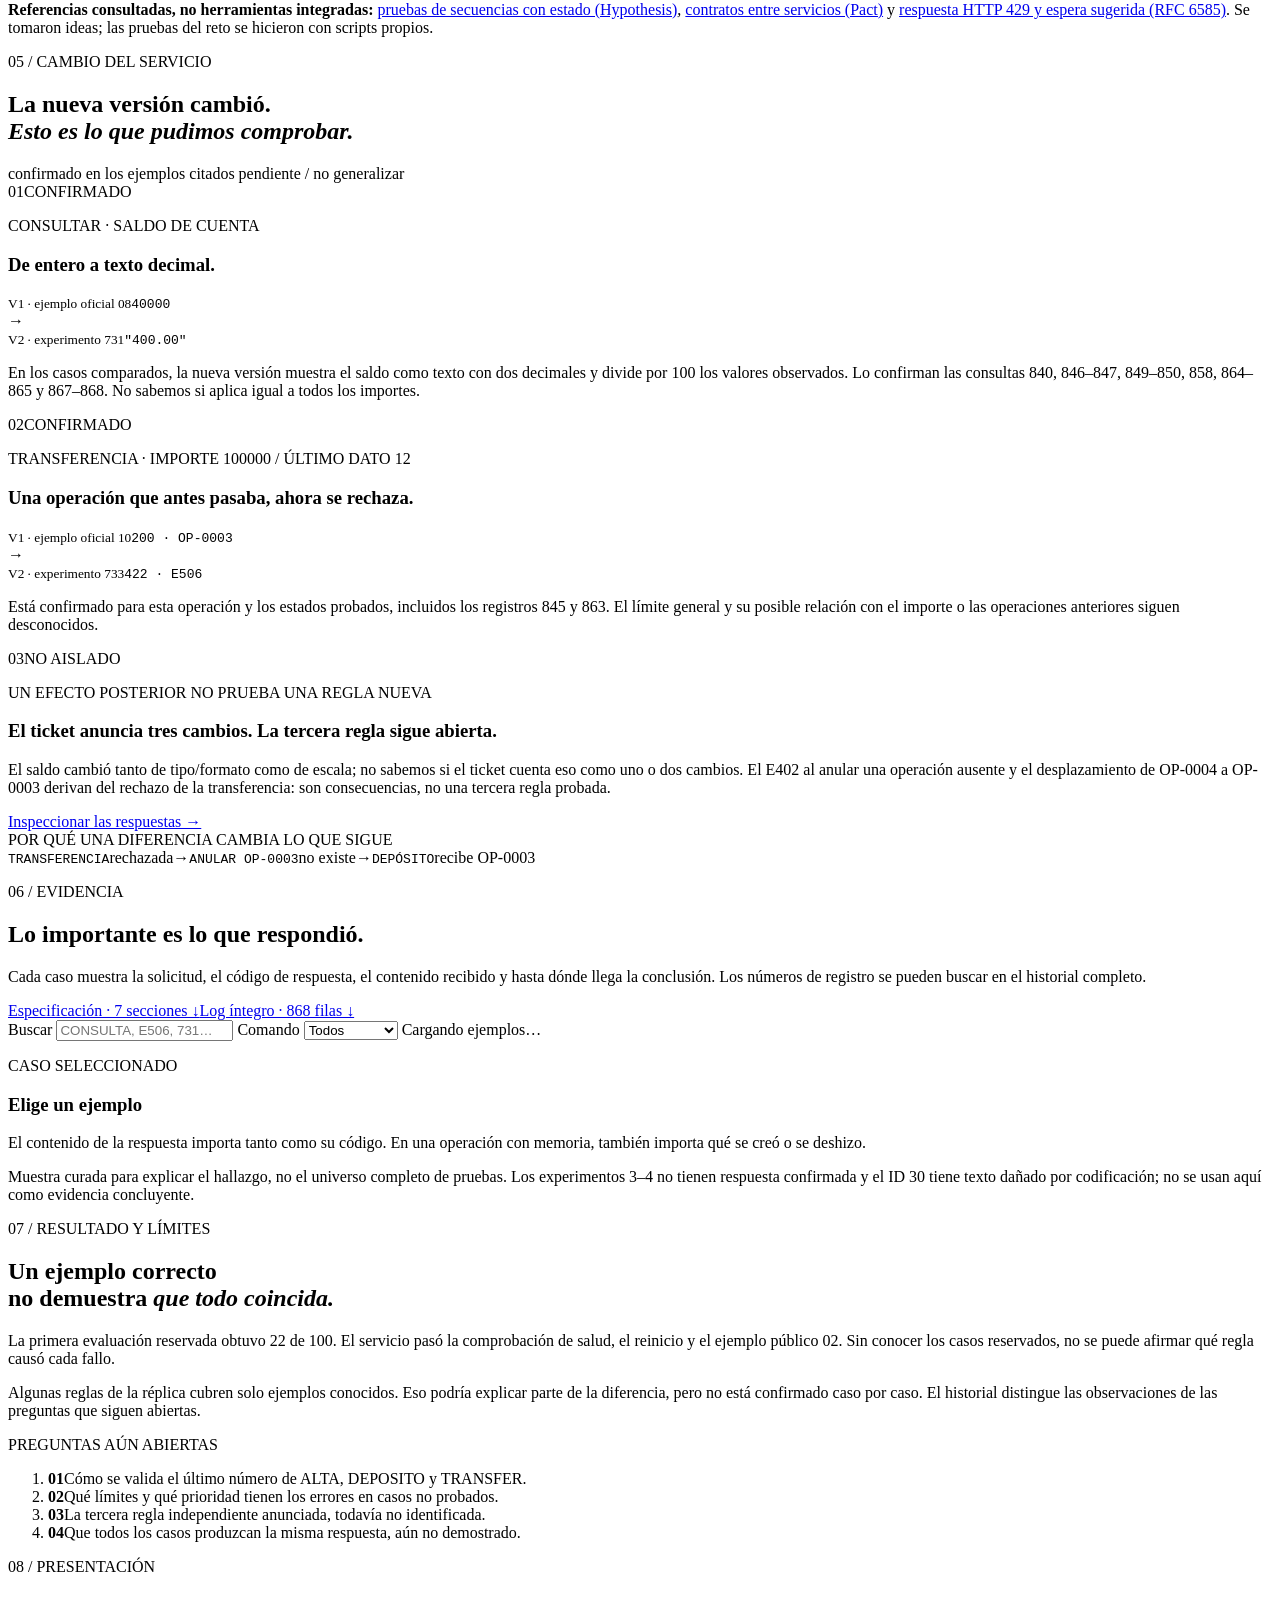
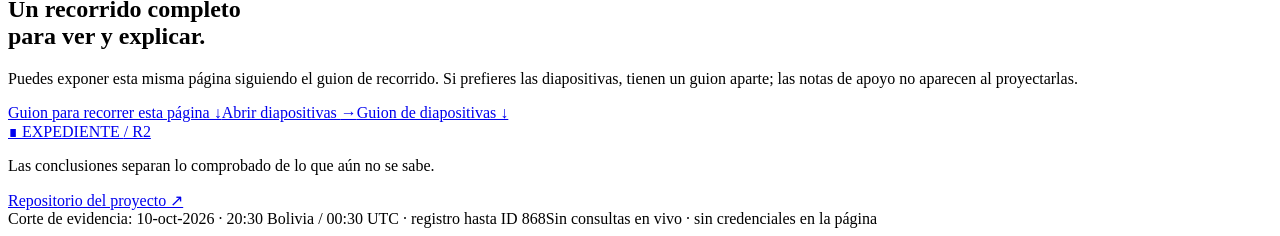
==== commit 55676e9e: "feat: add prominent demo video to presentation site" ====
--- a/presentation/index.html
+++ b/presentation/index.html
@@ -22,6 +22,7 @@
       <a href="#metodo">Método y herramientas</a>
       <a href="#hallazgos">Cambios</a>
       <a href="#evidencia">Evidencia</a>
+      <a href="#demo">Demo</a>
       <a href="/presentacion.html">Diapositivas</a>
     </nav>
     <span class="status-pill"><i aria-hidden="true"></i> CORTE · 20:30 BOL · 10 OCT 2026</span>
@@ -54,6 +55,23 @@
       <div class="metric"><strong>2</strong><span>comportamientos distintos confirmados</span></div>
       <div class="metric"><strong>1/3</strong><span>evaluaciones reservadas usadas al corte</span></div>
       <div class="metric metric-note"><strong>?</strong><span>tercer cambio independiente: no identificado</span></div>
+    </section>
+
+    <section class="demo-section" id="demo">
+      <div class="section-shell demo-grid">
+        <div class="demo-copy">
+          <p class="eyebrow">DEMO DAY · VIDEO</p>
+          <h2>La reconstrucción,<br><em>explicada en video.</em></h2>
+          <p class="section-intro">Una presentación breve del problema, la investigación, la arquitectura de la réplica y las decisiones tomadas para responder al cambio de versión.</p>
+          <a class="button button-primary" href="https://www.youtube.com/watch?v=inexLTHxZzs" target="_blank" rel="noopener noreferrer">Ver video demo en YouTube <span aria-hidden="true">↗</span></a>
+          <p class="demo-note">El video resume el caso para una revisión rápida y acompaña la evidencia técnica disponible en esta página.</p>
+        </div>
+        <a class="demo-thumbnail" href="https://www.youtube.com/watch?v=inexLTHxZzs" target="_blank" rel="noopener noreferrer" aria-label="Abrir el video demo del proyecto en YouTube">
+          <img src="https://img.youtube.com/vi/inexLTHxZzs/hqdefault.jpg" alt="Miniatura del video demo sobre la reconstrucción de la caja negra">
+          <span class="demo-play" aria-hidden="true">▶</span>
+          <span class="demo-watch">ABRIR EN YOUTUBE ↗</span>
+        </a>
+      </div>
     </section>
 
     <section class="section-shell story-grid" id="historia">
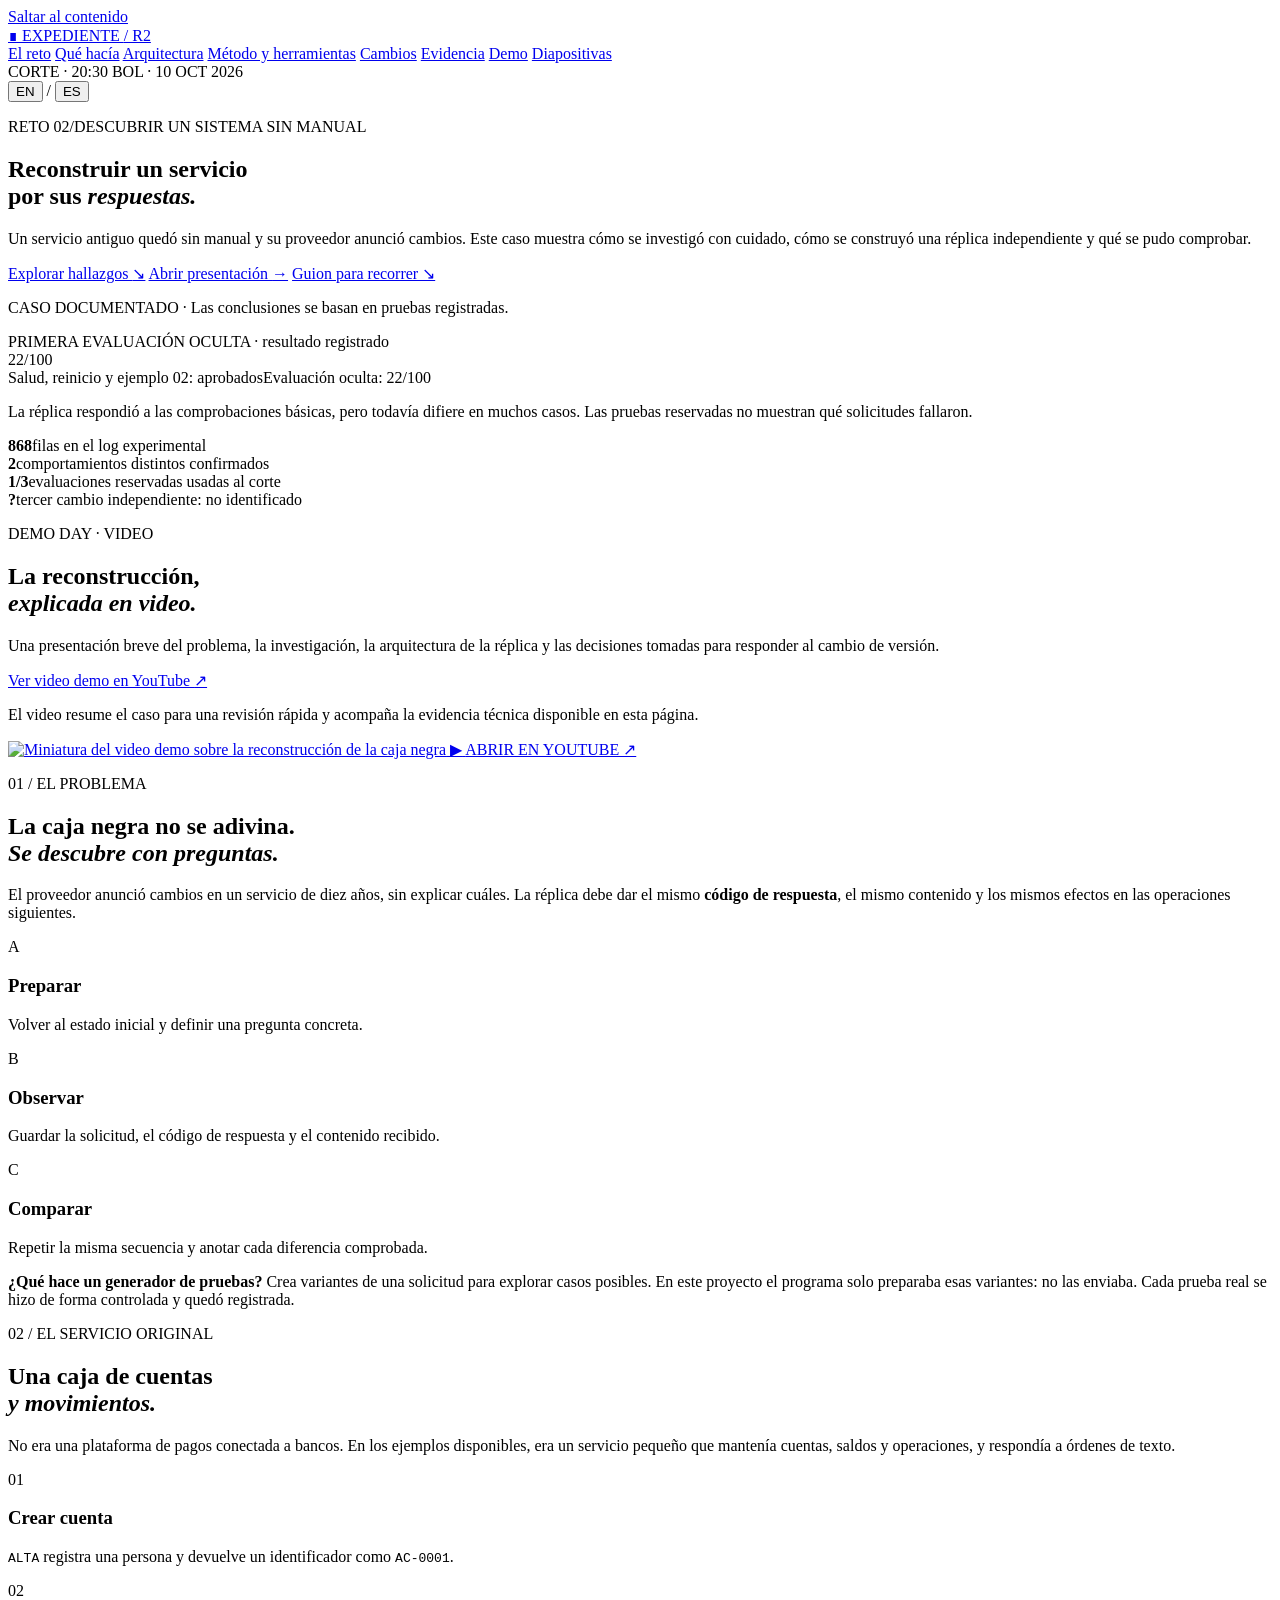
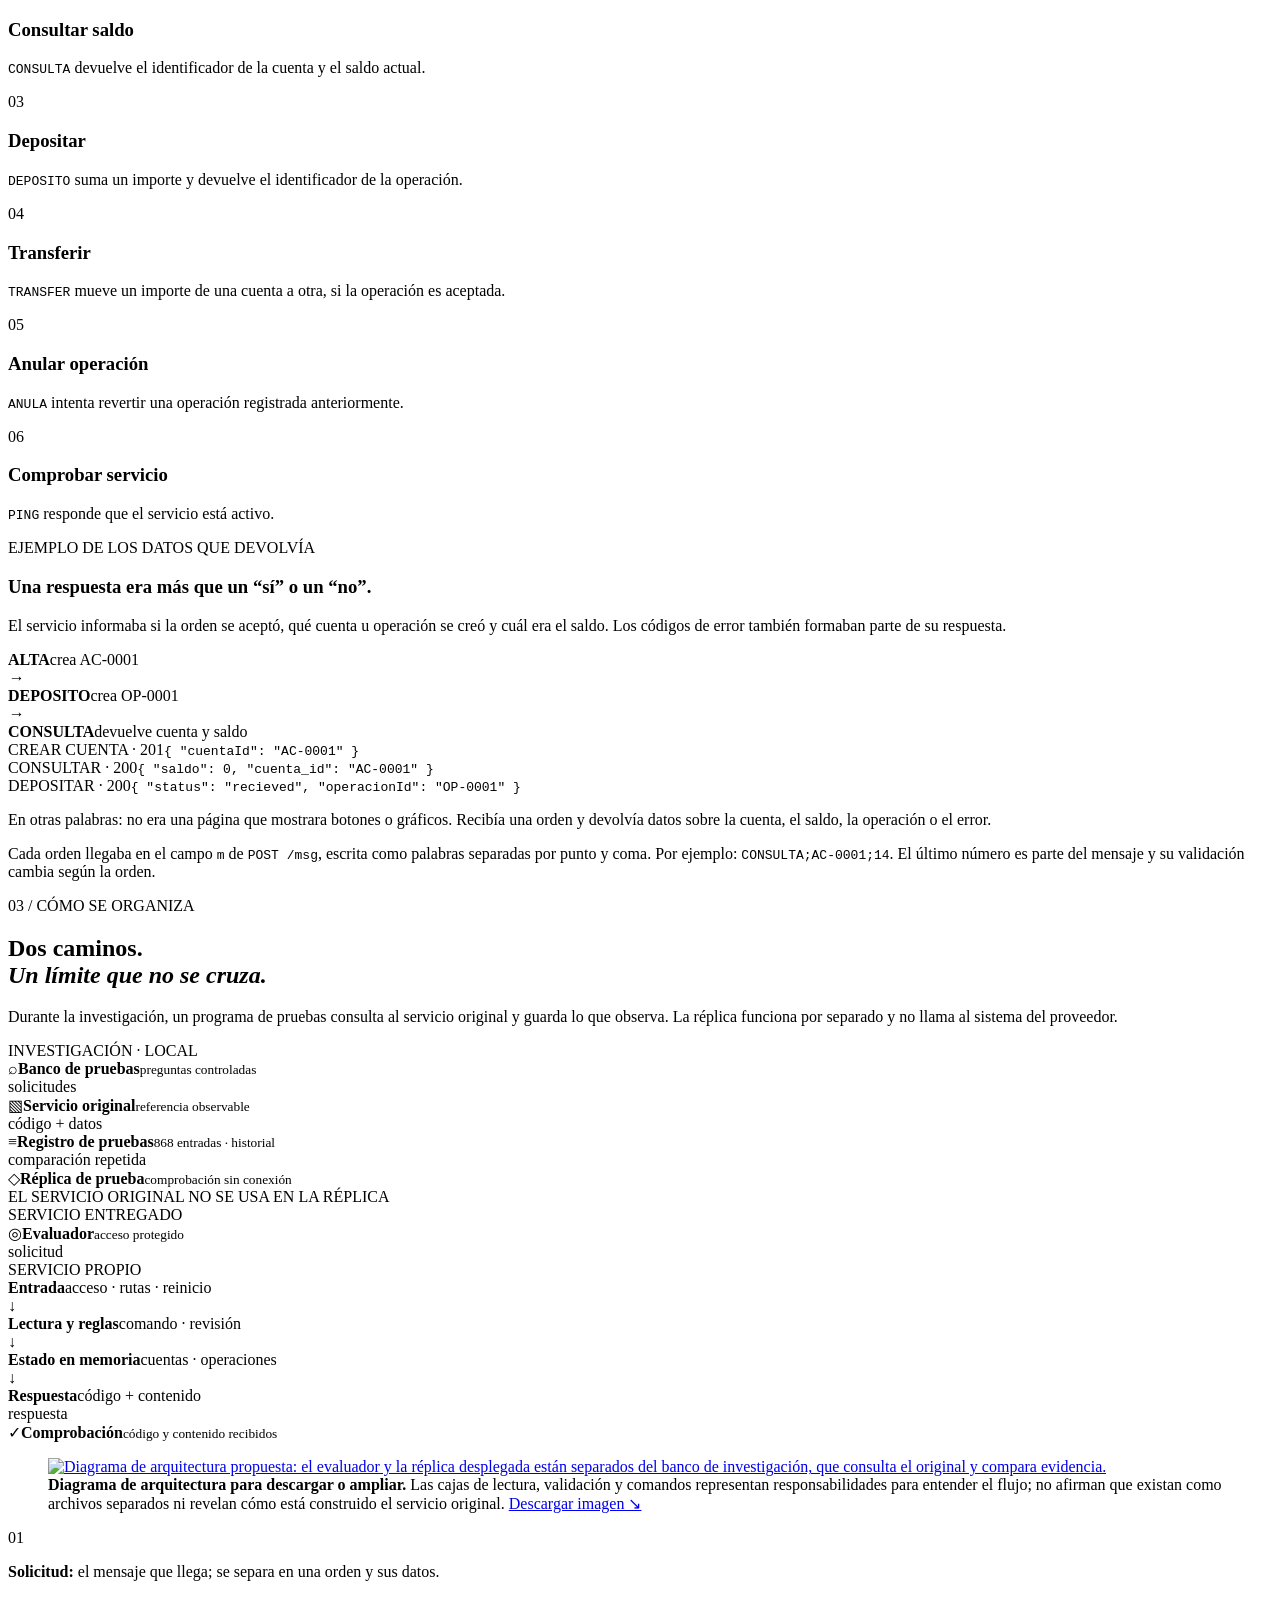
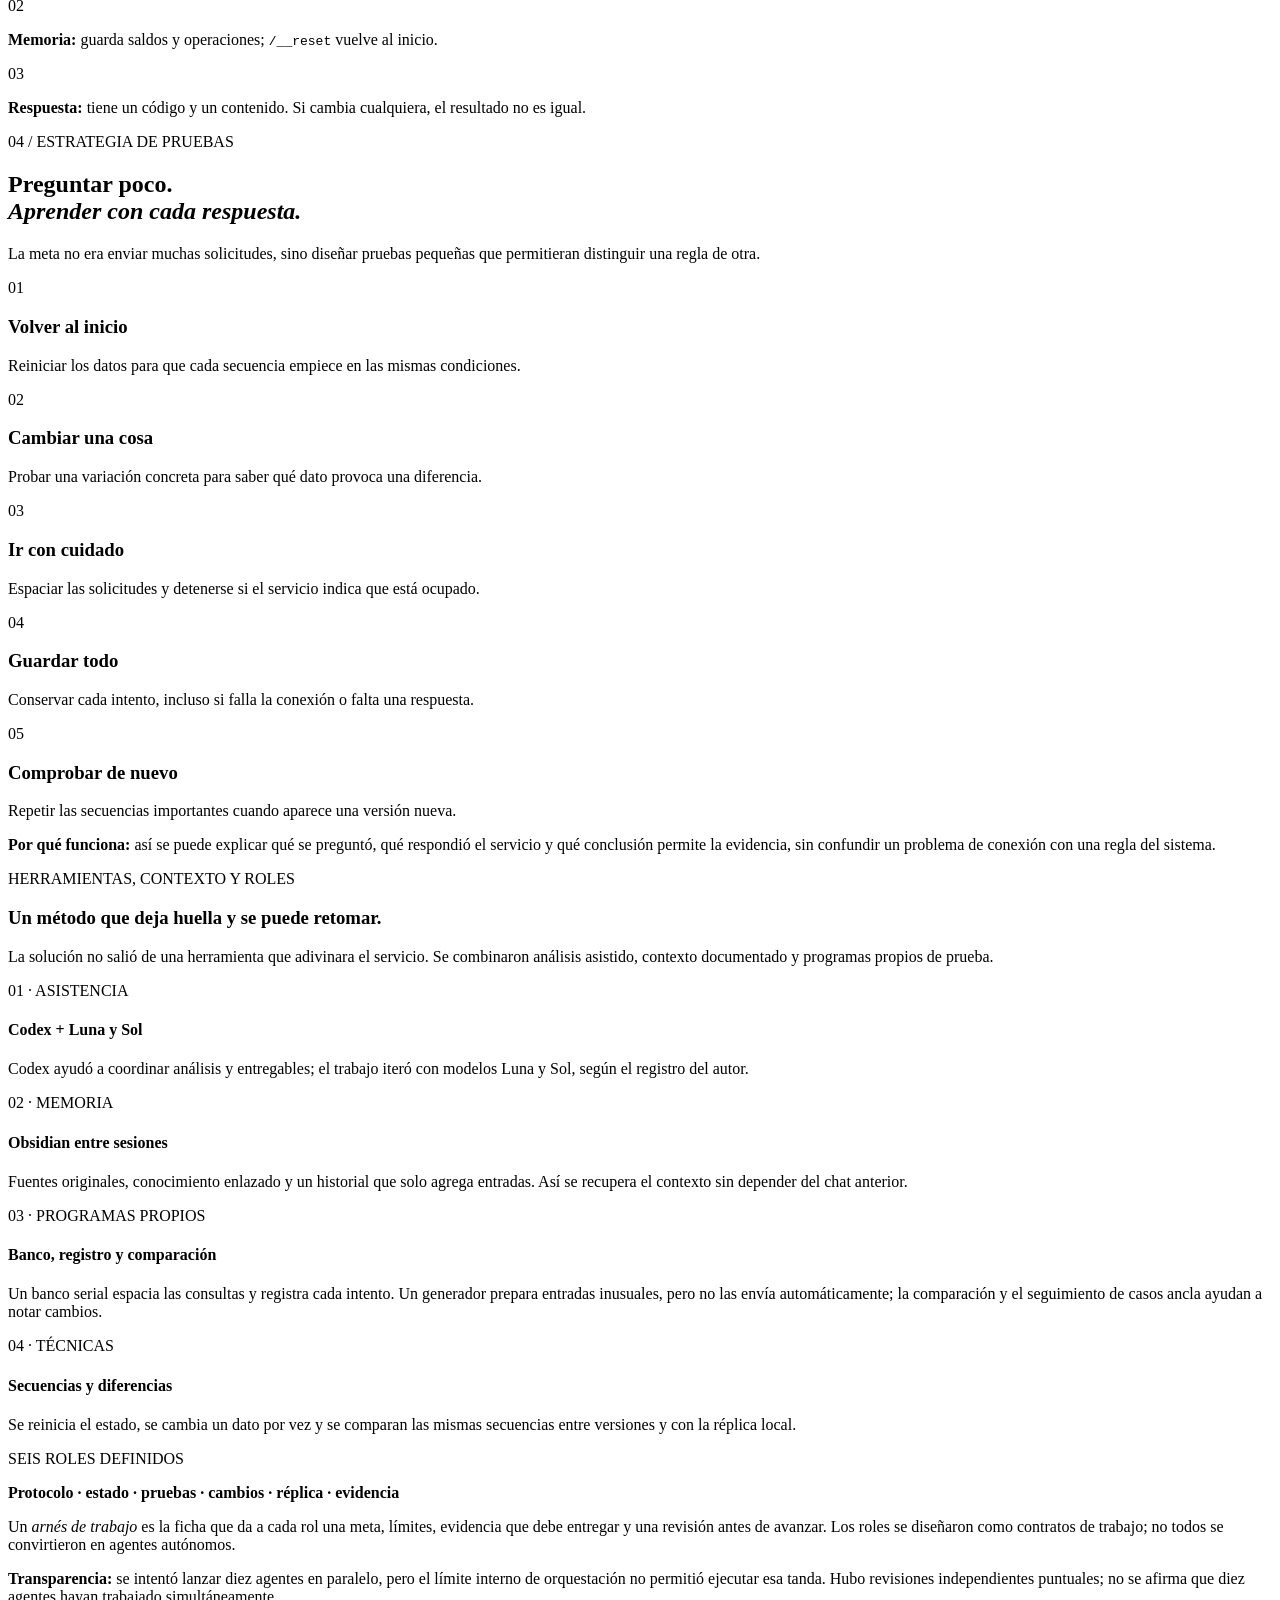
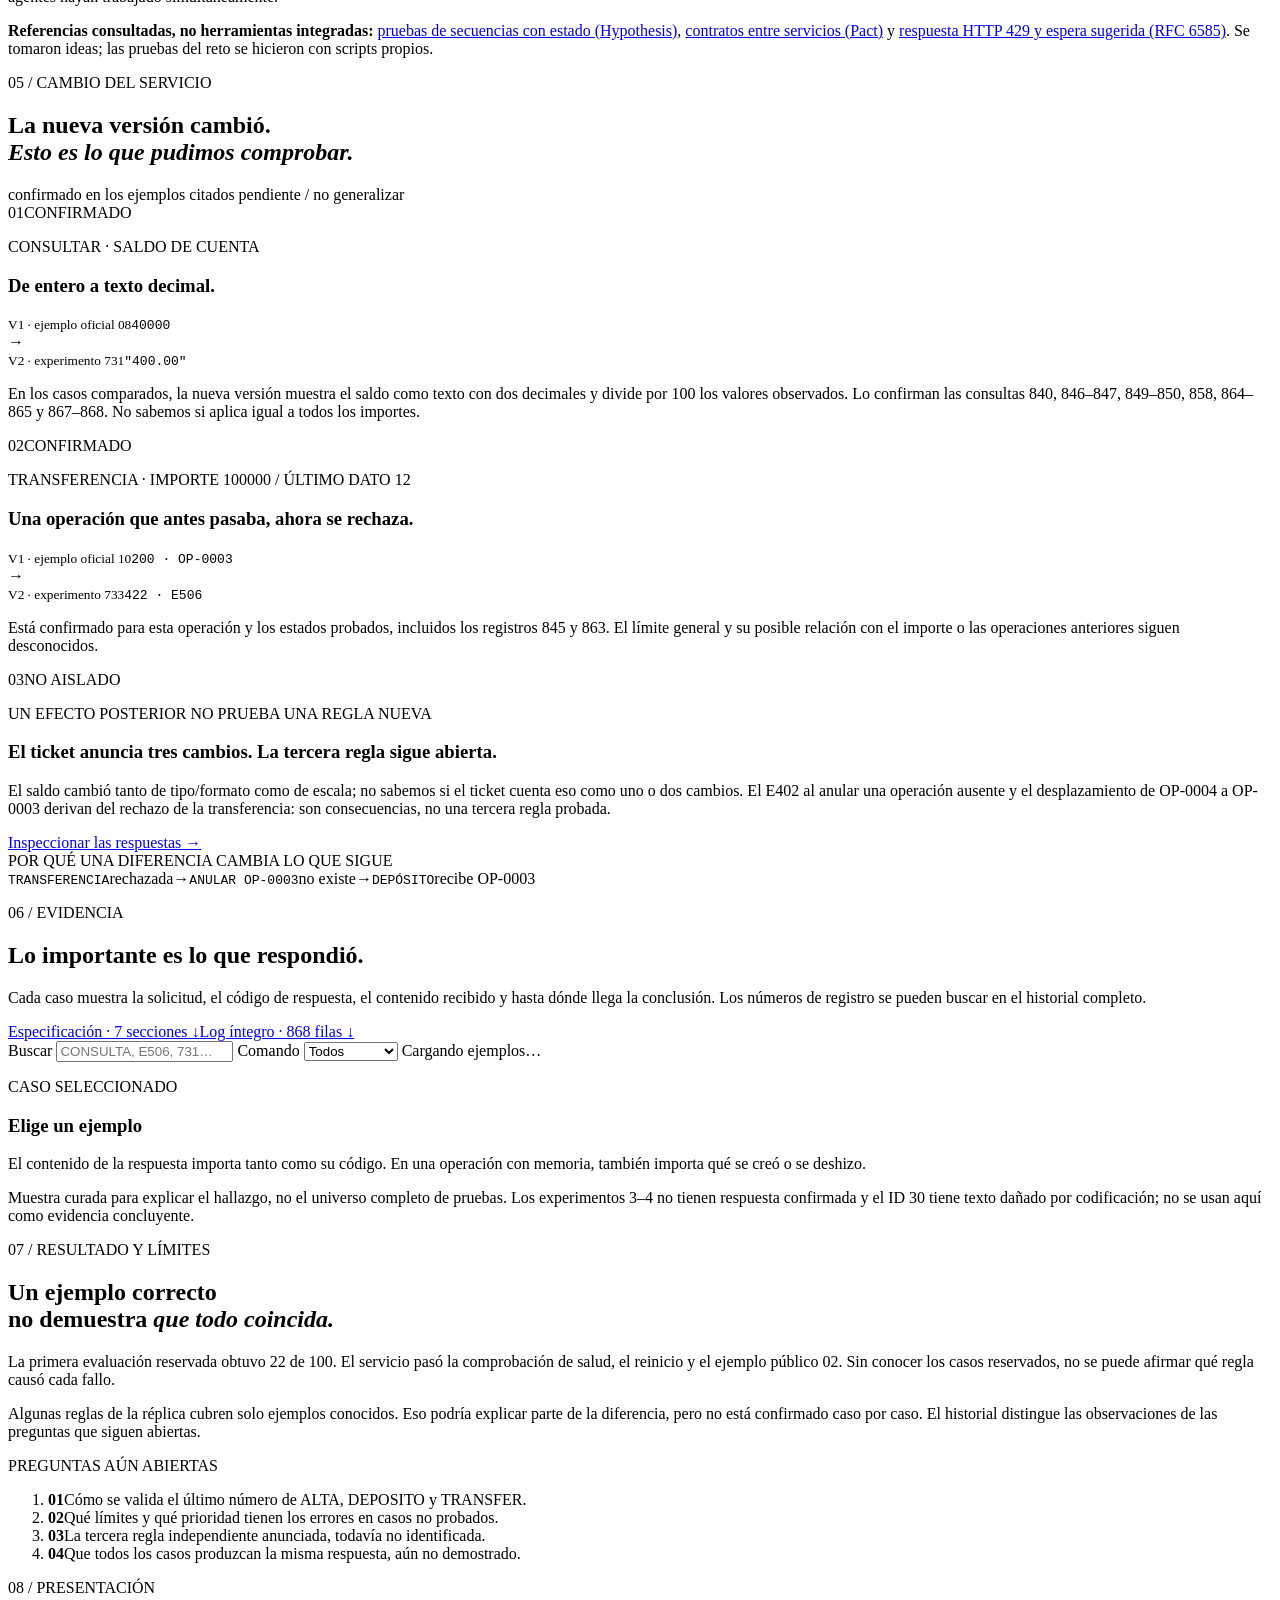
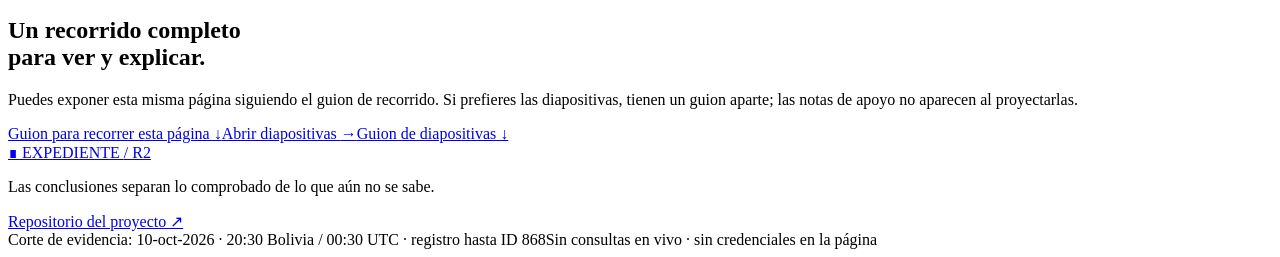
==== commit 869b0cfd: "feat: add English and Spanish presentation modes" ====
--- a/presentation/index.html
+++ b/presentation/index.html
@@ -1,14 +1,15 @@
 <!doctype html>
-<html lang="es">
+<html lang="en">
 <head>
   <meta charset="utf-8">
   <meta name="viewport" content="width=device-width, initial-scale=1">
   <meta name="theme-color" content="#101b24">
-  <meta name="description" content="Qué hacía un servicio sin manual, cómo se reconstruyó, qué cambió en su nueva versión y qué sigue pendiente.">
-  <title>La caja negra — caso de ingeniería inversa</title>
+  <meta name="description" content="What a service without a manual did, how it was rebuilt, what changed in its new version, and what remains open.">
+  <title>The Black Box — reverse engineering case</title>
   <link rel="icon" href="data:,">
   <link rel="stylesheet" href="/styles.css">
   <link rel="stylesheet" href="/audience-theme.css">
+  <script defer src="/i18n.js"></script>
   <script defer src="/app.js"></script>
 </head>
 <body>
@@ -26,6 +27,11 @@
       <a href="/presentacion.html">Diapositivas</a>
     </nav>
     <span class="status-pill"><i aria-hidden="true"></i> CORTE · 20:30 BOL · 10 OCT 2026</span>
+    <div class="language-switch" aria-label="Language selector">
+      <button type="button" data-language-choice="en" aria-pressed="true">EN</button>
+      <span aria-hidden="true">/</span>
+      <button type="button" data-language-choice="es" aria-pressed="false">ES</button>
+    </div>
   </header>
 
   <main id="contenido">
